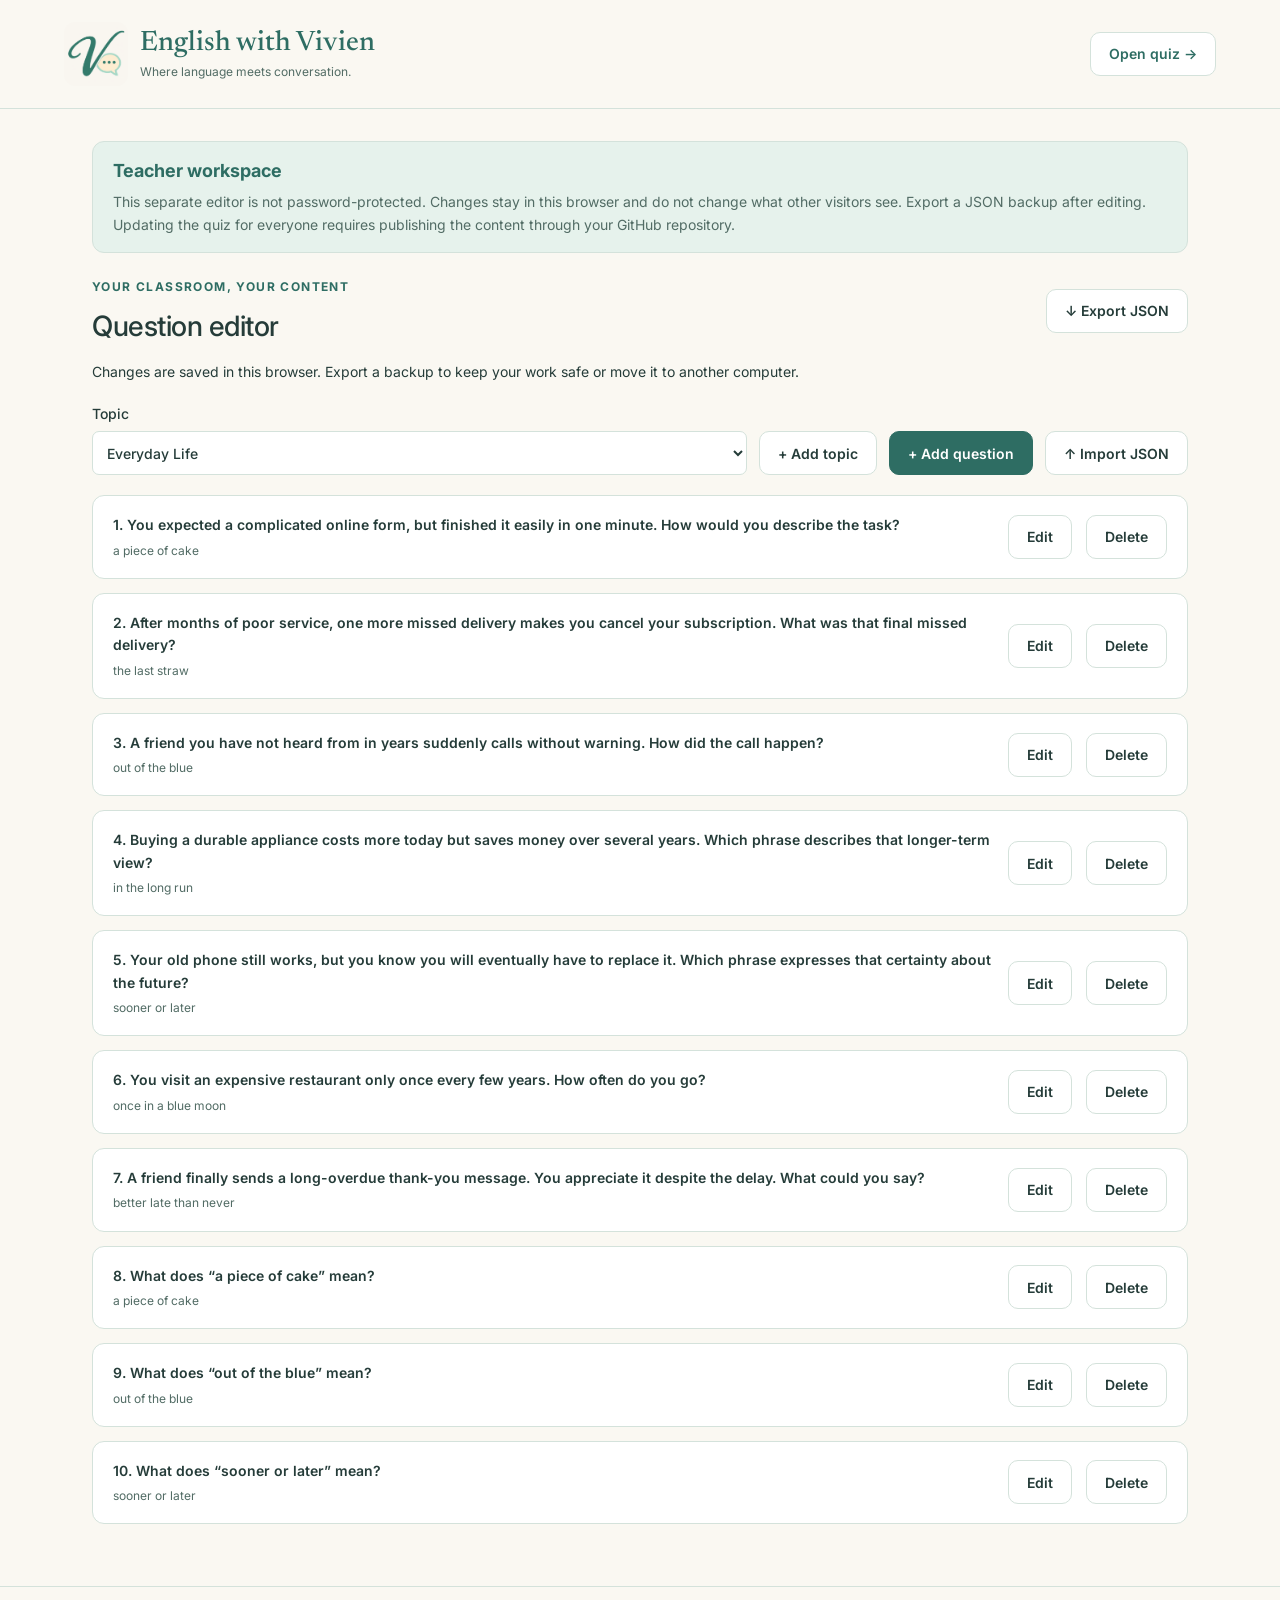
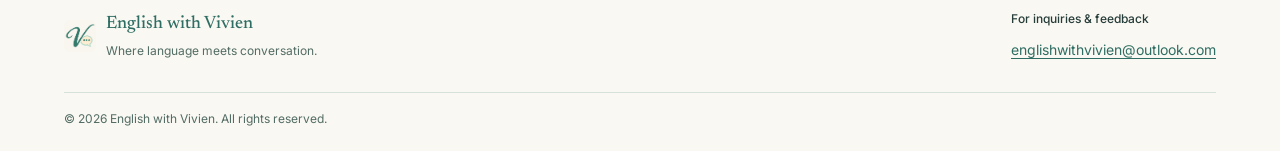
==== teacher.html @ 8d5b2783 "Rename site to English with Vivien and remove curator credit" ====
<!doctype html>
<html lang="en"><head><meta charset="utf-8"><meta name="robots" content="noindex, nofollow"><meta name="viewport" content="width=device-width, initial-scale=1"><meta name="theme-color" content="#2e6d63"><link rel="icon" type="image/png" href="assets/brand/vivien-mark.png?v=7"><link rel="apple-touch-icon" href="assets/brand/vivien-mark.png?v=7"><title>Teacher workspace · English with Vivien</title><link rel="stylesheet" href="styles.css?v=22"><script defer src="starter-data.js?v=7"></script><script defer src="more-topics.js?v=7"></script><script defer src="lesson-support.js?v=7"></script><script defer src="illustration-art.js?v=1"></script><script defer src="quiz-store.js?v=2"></script><script defer src="editor.js?v=2"></script></head>
<body>
<header><a class="brand" href="index.html" id="brand" aria-label="English with Vivien — quiz home"><img class="brand-mark" src="assets/brand/vivien-mark.png?v=7" width="64" height="64" alt=""><span class="brand-copy"><span class="brand-topline"><span class="brand-name">English with Vivien</span></span><small class="brand-tagline">Where language meets conversation.</small></span></a><nav><a class="button-link" href="index.html">Open quiz →</a></nav></header>
<main><p id="notice" role="status" hidden></p>
<aside class="teacher-note"><strong>Teacher workspace</strong><p>This separate editor is not password-protected. Changes stay in this browser and do not change what other visitors see. Export a JSON backup after editing. Updating the quiz for everyone requires publishing the content through your GitHub repository.</p></aside>
<section id="editor"><div class="section-heading"><div><p class="eyebrow">YOUR CLASSROOM, YOUR CONTENT</p><h1>Question editor</h1></div><button id="exportBtn">↓ Export JSON</button></div><p>Changes are saved in this browser. Export a backup to keep your work safe or move it to another computer.</p><div class="editor-tools"><label>Topic <select id="editorTopic"></select></label><button id="addTopic">+ Add topic</button><button id="addQuestion" class="primary">+ Add question</button><label class="file-button">↑ Import JSON<input id="importFile" type="file" accept=".json,application/json"></label></div><div id="questionList"></div></section>
</main><footer>
<div class="footer-identity"><div class="footer-brand"><img src="assets/brand/vivien-mark.png?v=7" width="32" height="32" alt=""><span class="footer-wordmark"><span class="footer-brand-line"><span class="footer-brand-name">English with Vivien</span></span><span class="footer-tagline">Where language meets conversation.</span></span></div></div>
<address class="footer-contact"><p>For inquiries &amp; feedback</p><a href="mailto:englishwithvivien@outlook.com">englishwithvivien@outlook.com</a></address>
<p class="copyright">© 2026 English with Vivien. All rights reserved.</p>
</footer>
<dialog id="questionDialog"><form id="questionForm"><div class="section-heading"><h2 id="formTitle">Add question</h2><button type="button" id="closeDialog" aria-label="Close editor">✕</button></div><label>Question<textarea name="prompt" required maxlength="1000"></textarea></label><div class="form-options"><label>Answer A<input name="option0" required maxlength="300"></label><label>Answer B<input name="option1" required maxlength="300"></label><label>Answer C<input name="option2" required maxlength="300"></label><label>Answer D<input name="option3" required maxlength="300"></label></div><label>Correct answer<select name="correct"><option value="0">A</option><option value="1">B</option><option value="2">C</option><option value="3">D</option></select></label><label>Idiom<input name="idiom" required maxlength="200"></label><label>English definition<textarea name="definition" required maxlength="1000"></textarea></label><label>Korean meaning<input name="korean" lang="ko" required maxlength="1000"></label><label>Example 1<input name="example0" required maxlength="1000"></label><label>Example 2<input name="example1" required maxlength="1000"></label><fieldset><legend>Picture clue & discussion</legend><p class="form-help">Choose a picture that matches an example situation. The three prompts appear when you reveal the explanation.</p><label>Picture clue<select name="picture" id="pictureSelect"></select></label><span class="clue-window" id="picturePreviewWindow"><img id="picturePreview" width="640" height="360" alt=""></span><label>Discussion question 1<textarea name="discussion0" required maxlength="1200"></textarea></label><label>Discussion question 2<textarea name="discussion1" required maxlength="1200"></textarea></label><label>Discussion question 3<textarea name="discussion2" required maxlength="1200"></textarea></label></fieldset><p id="formError" role="alert"></p><button class="primary" type="submit">Save question</button></form></dialog>
</body></html>
---- styles.css ----
/* Self-hosted font roles. Hangul ranges allow natural English/Korean fallback. */
@font-face{
  font-family:"Newsreader";
  src:url("assets/fonts/Newsreader-Roman.woff2") format("woff2");
  font-style:normal;font-weight:200 800;font-display:swap;
}
@font-face{
  font-family:"Inter";
  src:url("assets/fonts/Inter-Regular.woff2") format("woff2");
  font-style:normal;font-weight:400 700;font-display:swap;
}
@font-face{
  font-family:"Pretendard";
  src:url("assets/fonts/PretendardVariable.woff2") format("woff2");
  font-style:normal;font-weight:100 900;font-display:swap;
  unicode-range:U+1100-11FF,U+3130-318F,U+A960-A97F,U+AC00-D7AF,U+D7B0-D7FF,U+3000-303F,U+FF00-FFEF;
}
:root{
  --font-display:"Newsreader","Pretendard",serif;
  --font-english:"Inter","Pretendard",sans-serif;
  --font-korean:"Pretendard","Inter",sans-serif;
  --size-page:28px;
  --size-section:18px;
  --size-idiom:17px;
  --size-body:14px;
  --size-detail:14px;
  --size-secondary:12px;
  --ink:#253c39;
  --muted:#526c65;
  --paper:#faf8f2;
  --surface:#fff;
  --mint:#2e6d63;
  --mint-hover:#24584f;
  --mint-soft:#e6f2ec;
  --border:#d4e2db;
}
*{box-sizing:border-box}
body{margin:0;min-height:100vh;display:flex;flex-direction:column;background:var(--paper);color:var(--ink);font-family:var(--font-english);font-size:var(--size-body);line-height:1.6}
button,input,textarea,select{font:inherit}
button,.file-button,.button-link{display:inline-flex;align-items:center;justify-content:center;min-height:44px;border:1px solid var(--border);background:var(--surface);border-radius:10px;padding:10px 18px;color:var(--ink);font-size:var(--size-body);line-height:1.4;font-weight:600;cursor:pointer;text-align:center}
button:hover,.file-button:hover,.button-link:hover{background:var(--mint-soft);border-color:var(--mint)}
button:disabled{opacity:.4;cursor:default}
.primary{background:var(--mint);color:var(--surface);border-color:var(--mint)}
.primary:hover{background:var(--mint-hover);color:var(--surface)}
:focus-visible{outline:3px solid var(--mint);outline-offset:4px}
[hidden]{display:none!important}
p{margin:0 0 12px}
p:last-child{margin-bottom:0}
p:empty{margin:0}
h1,h2,h3{font-family:var(--font-english);margin:0;overflow-wrap:break-word;word-break:normal;text-wrap:pretty}
h1{font-size:var(--size-page);line-height:1.3;font-weight:500;letter-spacing:-.5px}
h2,h3{font-size:var(--size-section);line-height:1.4;font-weight:600}
:where([lang="ko"]){font-family:var(--font-korean);word-break:keep-all;overflow-wrap:break-word}
header{font-family:var(--font-english);display:flex;align-items:center;justify-content:space-between;gap:20px;padding:22px 5%;border-bottom:1px solid var(--border);background:var(--paper)}
a.brand{display:flex;align-items:center;gap:12px;min-width:0;color:var(--mint);text-decoration:none}
.brand-mark{display:block;width:64px;height:64px;flex:none;object-fit:contain;border-radius:12px}
.brand-copy{display:flex;flex-direction:column;gap:3px;min-width:0}
.brand-topline{display:flex;align-items:baseline;gap:14px;min-width:0}
.brand-topline .brand-name{flex:none}
.brand .brand-tagline{letter-spacing:0;line-height:1.5}
.brand-name{font-family:var(--font-display);font-style:normal;font-synthesis:none;font-optical-sizing:auto;font-size:var(--size-page);font-weight:500;line-height:1.2;white-space:nowrap}
.brand small{font-family:var(--font-english);font-size:var(--size-secondary);font-weight:400;line-height:1.5;letter-spacing:1px;color:var(--muted)}
nav{display:flex;flex-wrap:wrap;gap:8px}
nav button{background:transparent;border-color:transparent}
.button-link{color:var(--mint);text-decoration:none}
main{flex:1;width:100%;max-width:1160px;margin-inline:auto;padding:32px 32px 48px}
#home{max-width:800px;margin-inline:auto}
.hero{padding:28px 0 32px}
.eyebrow{font-size:var(--size-secondary);line-height:1.6;letter-spacing:1.4px;font-weight:700;color:var(--mint);margin:0 0 12px}
.hero h1{margin:0;font-family:var(--font-display);font-style:normal;font-synthesis:none;font-optical-sizing:auto;font-size:38px;font-weight:600;line-height:1.15;letter-spacing:0}
.learning-level{margin:8px 0 0;font-size:var(--size-secondary);font-weight:400;line-height:1.6;color:var(--muted)}
.section-heading{display:flex;align-items:center;justify-content:space-between;gap:16px;margin:16px 0}
.section-heading>div{min-width:0}
.section-heading>span{font-size:var(--size-secondary);color:var(--muted);flex:none}
.section-heading>.eyebrow{margin-bottom:8px}
.topics{display:grid;grid-template-columns:minmax(0,1fr);grid-auto-rows:1fr;gap:12px}
.topic-card{display:grid;grid-template-columns:32px minmax(0,1fr) 96px;align-items:center;gap:16px;min-height:68px;padding:10px 14px;background:var(--surface);border:1px solid var(--border);border-radius:12px}
.topic-number{display:grid;place-items:center;width:32px;height:32px;border-radius:9px;background:var(--mint-soft);color:var(--mint);font-size:var(--size-secondary);font-weight:600}
.topic-card h2{min-width:0;font-size:16px;font-weight:500;line-height:1.4;hyphens:none}
.topic-card button{width:96px;min-height:44px;margin:0;padding:6px 7px;white-space:nowrap;justify-self:end;border-radius:8px;background:transparent;color:var(--mint);border-color:var(--border);font-size:13px;font-weight:400}
.topic-card button:hover{background:var(--mint-soft);border-color:var(--mint);color:var(--mint)}
.quiz-meta{display:flex;justify-content:space-between;align-items:center;gap:16px;margin-bottom:8px;font-size:var(--size-secondary)}
.quiz-meta .eyebrow{margin:0}
#quizOrder{display:block;color:var(--muted);font-size:var(--size-secondary);margin-top:2px}
#progress{flex:none;font-size:var(--size-secondary)}
progress{display:block;width:100%;height:5px;accent-color:var(--mint);margin:0 0 20px}
.question-card{background:var(--surface);padding:24px 28px;border:1px solid var(--border);border-radius:18px;min-width:0}
.question-layout{display:grid;grid-template-columns:minmax(0,1fr) minmax(220px,320px);gap:24px;align-items:center;margin-bottom:20px}
.question-layout h1{font-size:var(--size-page);line-height:1.4;font-weight:600;letter-spacing:-.4px;margin:0}
.picture-clue{margin:0;width:100%;max-width:320px;justify-self:center}
.clue-window{display:block;position:relative;overflow:hidden;width:100%;max-width:min(100%,calc(var(--clue-max-height,180px) * var(--clue-ratio,1.5)));aspect-ratio:var(--clue-ratio,1.5);margin-inline:auto;border-radius:12px}
.clue-window img{position:absolute;left:var(--clue-left,0%);top:var(--clue-top,0%);width:var(--clue-width,100%);height:var(--clue-height,100%);max-width:none;max-height:none;aspect-ratio:auto;object-fit:fill;border-radius:0;margin:0}
.answers{display:grid;grid-template-columns:repeat(2,minmax(0,1fr));gap:16px}
.answer{display:grid;grid-template-columns:30px minmax(0,1fr) auto;align-items:center;gap:12px;width:100%;min-height:56px;padding:12px 16px;border:2px solid var(--border);border-radius:12px;font-size:var(--size-body);line-height:1.6;font-weight:400;text-align:left}
.answer>span:nth-child(2){min-width:0;overflow-wrap:break-word;word-break:normal;text-wrap:pretty}
.letter{display:grid;place-items:center;min-width:30px;height:30px;padding:0 6px;font-size:var(--size-body);font-weight:600;background:var(--mint-soft);border-radius:8px;color:var(--mint)}
.answer:hover{background:var(--mint-soft);border-color:var(--mint)}
.answer.correct,.answer.correct:hover{border-color:#477760;background:#edf6ee}
.answer.correct .letter{background:#477760;color:white}
.answer.wrong,.answer.wrong:hover{border-color:#ab3f49;background:#fff0f0}
.answer.wrong .letter{background:#ab3f49;color:white}
.correct-tag,.wrong-tag{font-size:var(--size-secondary);font-weight:700;justify-self:end}
.correct-tag{color:#30533e}.wrong-tag{color:#8c2530}
.explanation{margin-top:20px;border-top:1px solid var(--border);padding-top:16px;font-size:var(--size-detail)}
.explanation .eyebrow{margin-bottom:8px}
#idiom{font-size:var(--size-idiom);font-weight:600;line-height:1.4;margin-bottom:10px}
#definition,#korean,#examples p{font-size:var(--size-body);line-height:1.6;max-width:72ch;overflow-wrap:break-word;text-wrap:pretty}
#definition,#korean{margin:0 0 10px}
#examples{margin-top:14px}
#examples p{margin:0 0 10px}
#examples p:last-child{margin-bottom:0}
.discussion{border-top:1px solid var(--border);margin-top:20px;padding-top:14px}
.discussion h3{font-size:var(--size-section);margin:0 0 8px}
.discussion>p{color:var(--muted);font-size:var(--size-secondary);max-width:72ch}
.discussion ol{max-width:74ch;margin:12px 0 0;padding-left:22px}
.discussion li{font-size:var(--size-detail);line-height:1.6;padding-left:3px;margin:0 0 12px;overflow-wrap:break-word;text-wrap:pretty}
.discussion li:last-child{margin-bottom:0}
.controls{display:grid;grid-template-columns:repeat(3,minmax(0,1fr));gap:14px;margin-top:16px}
.controls button{font-size:var(--size-body);min-width:0;min-height:44px}
.quiz-bottom{display:flex;justify-content:space-between;align-items:center;gap:12px;margin-top:12px}
.quiz-bottom button{font-size:var(--size-secondary);background:transparent;min-height:44px}
.completion{text-align:center;max-width:700px;margin:48px auto}
.completion h1{margin:8px 0 12px}
.completion>p:not(.eyebrow){max-width:60ch;margin:0 auto 16px;font-size:var(--size-detail)}
.completion button{margin:6px}
.completion-icon{font-size:48px;line-height:1.2;color:var(--mint)}
.teacher-note{padding:16px 20px;border:1px solid var(--border);border-radius:12px;background:var(--mint-soft);margin-bottom:24px}
.teacher-note strong{display:block;color:var(--mint);font-size:var(--size-section);line-height:1.4}
.teacher-note p{margin:8px 0 0;font-size:var(--size-detail);color:var(--muted);overflow-wrap:break-word}
#editor>p{font-size:var(--size-detail)}
.editor-tools{display:flex;align-items:end;gap:12px;flex-wrap:wrap;margin:20px 0}
.editor-tools>label:first-child{flex:1 1 220px;min-width:0}
.editor-tools label{margin:0}
.editor-row{display:flex;align-items:center;gap:14px;background:var(--surface);border:1px solid var(--border);border-radius:12px;padding:18px 20px;margin-bottom:14px;min-width:0}
.editor-row>div{flex:1;min-width:0;overflow-wrap:break-word}
.editor-row strong{font-size:var(--size-body);font-weight:600}
.editor-row p{margin:4px 0 0;color:var(--muted);font-size:var(--size-secondary)}
.editor-row button{flex:none;font-size:var(--size-body);min-height:44px}
.file-button input{display:none}
label{display:block;font-weight:500;margin:14px 0;font-size:var(--size-body)}
input,select,textarea{display:block;width:100%;min-width:0;min-height:44px;padding:10px;border:1px solid var(--border);border-radius:7px;background:var(--surface);color:var(--ink);margin-top:6px;line-height:1.6}
textarea{resize:vertical;min-height:88px}
dialog{width:min(720px,94vw);max-height:90vh;max-height:90dvh;border:1px solid var(--border);border-radius:18px;padding:24px;color:var(--ink);background:var(--paper)}
dialog::backdrop{background:#253c3988}
dialog .section-heading{margin:0 0 16px;align-items:start}
#closeDialog{width:44px;flex:none;padding:8px}
.form-options{display:grid;grid-template-columns:repeat(2,minmax(0,1fr));gap:0 16px}
fieldset{border:1px solid var(--border);border-radius:10px;margin:20px 0 16px;padding:14px;min-width:0}
legend{font-size:var(--size-body);font-weight:600}
.form-help{font-size:var(--size-detail);color:var(--muted)}
#formError{font-size:var(--size-detail);color:#a32332;overflow-wrap:break-word}
#picturePreviewWindow{--clue-max-height:170px;max-width:min(100%,calc(var(--clue-max-height) * var(--clue-ratio,1.5)));margin:12px auto}
#pictureSelect{max-width:100%}
#notice{background:var(--mint-soft);padding:12px 16px;border:1px solid var(--border);border-radius:10px;font-size:var(--size-detail);margin-bottom:16px;overflow-wrap:break-word}
footer{display:grid;grid-template-columns:minmax(0,1fr) auto;align-items:last baseline;gap:20px 28px;border-top:1px solid var(--border);padding:22px 5%;color:var(--muted);font-size:var(--size-secondary)}
.footer-brand{display:flex;align-items:center;gap:10px;color:var(--mint);font-family:var(--font-english)}
.footer-brand img{display:block;flex:none;border-radius:6px;object-fit:contain}
.footer-wordmark{display:flex;flex-direction:column;gap:2px;min-width:0}
.footer-brand-name{font-family:var(--font-display);font-style:normal;font-synthesis:none;font-optical-sizing:auto;font-size:var(--size-section);font-weight:500;line-height:1.4}
.footer-brand-line{display:flex;align-items:baseline;gap:12px;min-width:0}
.footer-brand-name{white-space:nowrap;flex:none}
.footer-tagline{margin:2px 0 0;font-family:var(--font-english);font-size:var(--size-secondary);color:var(--muted)}
.footer-contact{min-width:0;font-style:normal;font-size:var(--size-secondary)}
.footer-contact p{margin:0;color:var(--ink);font-weight:500}
.footer-contact a{display:inline-flex;align-items:center;min-height:44px;color:var(--mint);font-size:var(--size-body);text-decoration-thickness:1px;text-underline-offset:3px;overflow-wrap:anywhere;max-width:100%}
.copyright{grid-column:1/-1;margin:0;border-top:1px solid var(--border);padding-top:16px;font-size:var(--size-secondary);color:var(--muted)}
@media(max-width:750px){
  :root{--size-page:23px;--size-section:17px;--size-idiom:16px;--size-detail:13px}
  body{line-height:1.6}
  header{flex-wrap:wrap;gap:12px;padding:12px 16px}
  a.brand{gap:10px}
  .brand-topline{gap:10px}
  .brand-mark{width:48px;height:48px}
  .brand .brand-tagline{font-size:11px;letter-spacing:0}
  main{padding:16px 16px 32px}
  .hero{padding:16px 0 24px}
  .hero h1{font-size:29px}
  h2,h3{font-weight:500}
  .eyebrow{letter-spacing:1px;margin-bottom:10px}
  .section-heading{gap:12px;margin:12px 0 16px}
  .topics{gap:12px}
  .topic-card{grid-template-columns:16px minmax(0,1fr) 88px;gap:10px;min-height:68px;padding:10px 14px}
  .topic-number{width:16px;height:24px;border-radius:0;background:transparent;color:var(--muted);font-weight:400}
  .topic-card h2{font-size:16px}
  .topic-card button{width:88px;height:44px}
  .quiz-meta{gap:12px;margin-bottom:8px;align-items:start}
  progress{margin-bottom:16px}
  .question-card{padding:16px}
  .question-layout{grid-template-columns:minmax(0,1fr);gap:12px;margin-bottom:16px}
  .picture-clue{max-width:280px}
  .picture-clue .clue-window{--clue-max-height:158px}
  .answers{grid-template-columns:minmax(0,1fr);gap:12px}
  .answer{grid-template-columns:30px minmax(0,1fr);column-gap:10px;row-gap:4px;padding:10px 12px;min-height:52px}
  .correct-tag,.wrong-tag{grid-column:2;justify-self:start}
  .explanation{margin-top:16px;padding-top:14px}
  .discussion{margin-top:16px;padding-top:14px}
  .controls{grid-template-columns:repeat(2,minmax(0,1fr));gap:12px;margin-top:16px}
  #reveal{grid-column:1/-1;grid-row:1}
  #prev{grid-column:1;grid-row:2}
  #next{grid-column:2;grid-row:2}
  .quiz-bottom{margin-top:8px}
  .completion{margin:28px auto}
  .completion-icon{font-size:40px}
  .teacher-note{padding:16px;margin-bottom:20px}
  .editor-tools{display:grid;grid-template-columns:repeat(2,minmax(0,1fr));gap:12px;margin:16px 0}
  .editor-tools>label:first-child,.editor-tools>.file-button{grid-column:1/-1}
  .editor-tools>.file-button{justify-content:center}
  .editor-row{display:grid;grid-template-columns:repeat(2,minmax(0,1fr));gap:12px;padding:16px;margin-bottom:14px}
  .editor-row>div{grid-column:1/-1}
  .editor-row button{width:100%}
  input,select,textarea{font-size:16px}
  dialog{padding:16px}
  .form-options{grid-template-columns:minmax(0,1fr)}
  fieldset{padding:12px}
  #picturePreviewWindow{--clue-max-height:144px}
  footer{grid-template-columns:minmax(0,1fr);align-items:start;gap:16px;padding:24px 16px 20px}
}
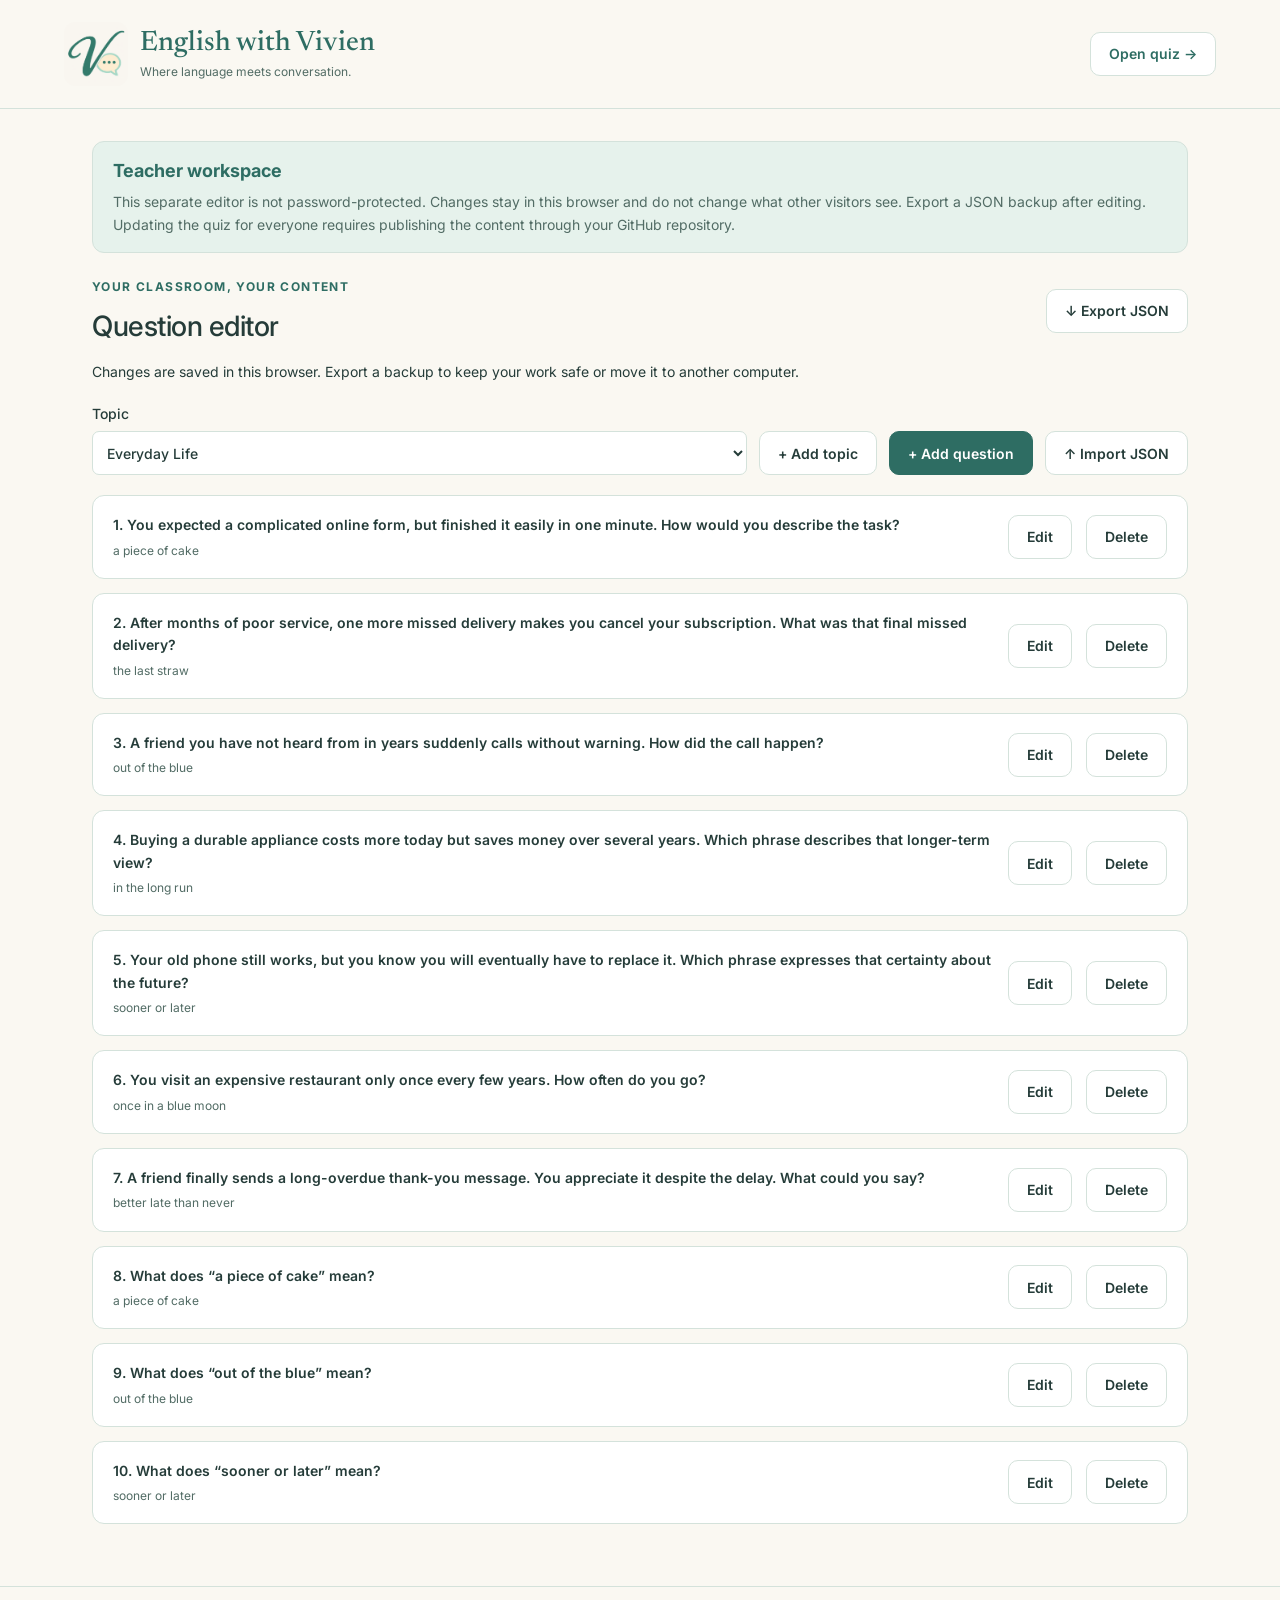
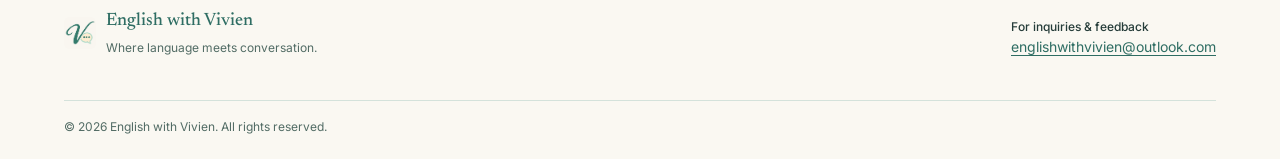
==== commit a72005c5: "Tighten footer contact spacing while preserving tagline alignment" ====
--- a/teacher.html
+++ b/teacher.html
@@ -1,5 +1,5 @@
 <!doctype html>
-<html lang="en"><head><meta charset="utf-8"><meta name="robots" content="noindex, nofollow"><meta name="viewport" content="width=device-width, initial-scale=1"><meta name="theme-color" content="#2e6d63"><link rel="icon" type="image/png" href="assets/brand/vivien-mark.png?v=7"><link rel="apple-touch-icon" href="assets/brand/vivien-mark.png?v=7"><title>Teacher workspace · English with Vivien</title><link rel="stylesheet" href="styles.css?v=22"><script defer src="starter-data.js?v=7"></script><script defer src="more-topics.js?v=7"></script><script defer src="lesson-support.js?v=7"></script><script defer src="illustration-art.js?v=1"></script><script defer src="quiz-store.js?v=2"></script><script defer src="editor.js?v=2"></script></head>
+<html lang="en"><head><meta charset="utf-8"><meta name="robots" content="noindex, nofollow"><meta name="viewport" content="width=device-width, initial-scale=1"><meta name="theme-color" content="#2e6d63"><link rel="icon" type="image/png" href="assets/brand/vivien-mark.png?v=7"><link rel="apple-touch-icon" href="assets/brand/vivien-mark.png?v=7"><title>Teacher workspace · English with Vivien</title><link rel="stylesheet" href="styles.css?v=23"><script defer src="starter-data.js?v=7"></script><script defer src="more-topics.js?v=7"></script><script defer src="lesson-support.js?v=7"></script><script defer src="illustration-art.js?v=1"></script><script defer src="quiz-store.js?v=2"></script><script defer src="editor.js?v=2"></script></head>
 <body>
 <header><a class="brand" href="index.html" id="brand" aria-label="English with Vivien — quiz home"><img class="brand-mark" src="assets/brand/vivien-mark.png?v=7" width="64" height="64" alt=""><span class="brand-copy"><span class="brand-topline"><span class="brand-name">English with Vivien</span></span><small class="brand-tagline">Where language meets conversation.</small></span></a><nav><a class="button-link" href="index.html">Open quiz →</a></nav></header>
 <main><p id="notice" role="status" hidden></p>
--- a/styles.css
+++ b/styles.css
@@ -162,7 +162,7 @@
 .footer-tagline{margin:2px 0 0;font-family:var(--font-english);font-size:var(--size-secondary);color:var(--muted)}
 .footer-contact{min-width:0;font-style:normal;font-size:var(--size-secondary)}
 .footer-contact p{margin:0;color:var(--ink);font-weight:500}
-.footer-contact a{display:inline-flex;align-items:center;min-height:44px;color:var(--mint);font-size:var(--size-body);text-decoration-thickness:1px;text-underline-offset:3px;overflow-wrap:anywhere;max-width:100%}
+.footer-contact a{display:inline-flex;align-items:flex-start;min-height:44px;color:var(--mint);font-size:var(--size-body);text-decoration-thickness:1px;text-underline-offset:3px;overflow-wrap:anywhere;max-width:100%}
 .copyright{grid-column:1/-1;margin:0;border-top:1px solid var(--border);padding-top:16px;font-size:var(--size-secondary);color:var(--muted)}
 @media(max-width:750px){
   :root{--size-page:23px;--size-section:17px;--size-idiom:16px;--size-detail:13px}
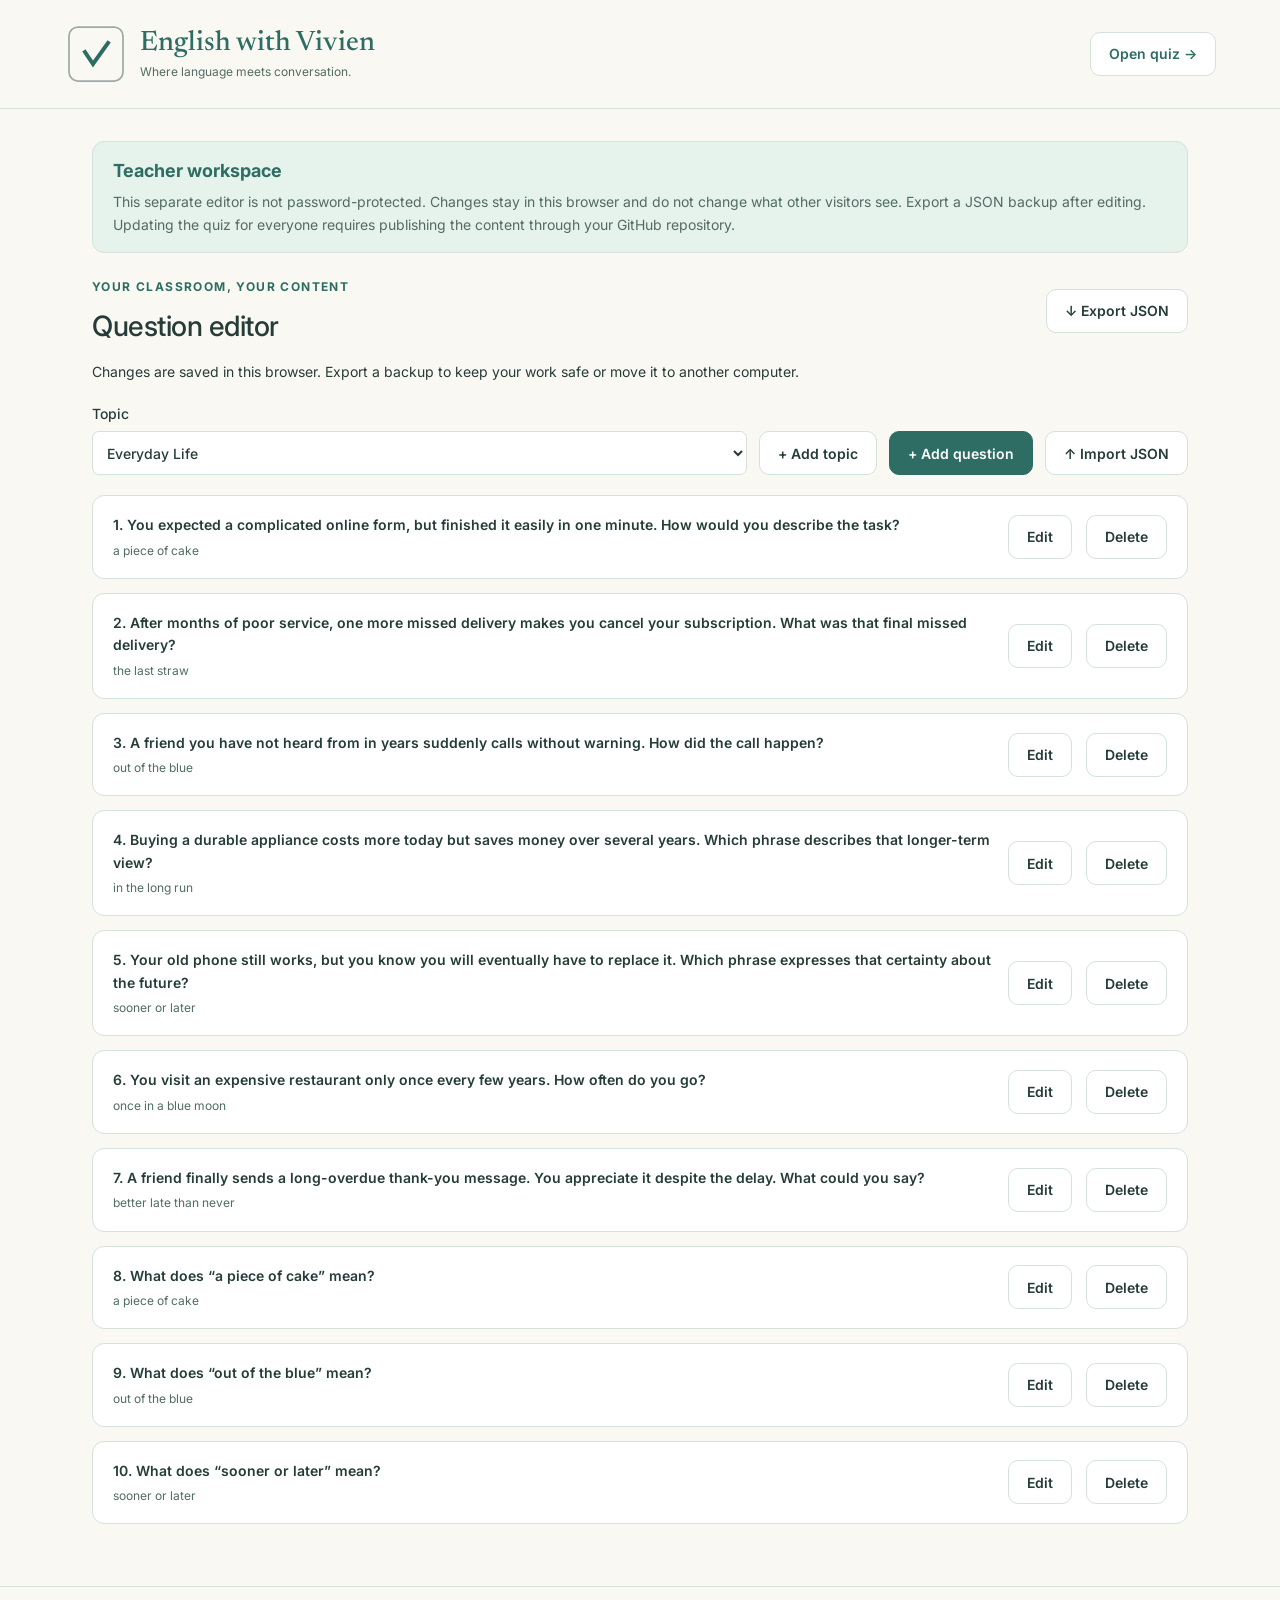
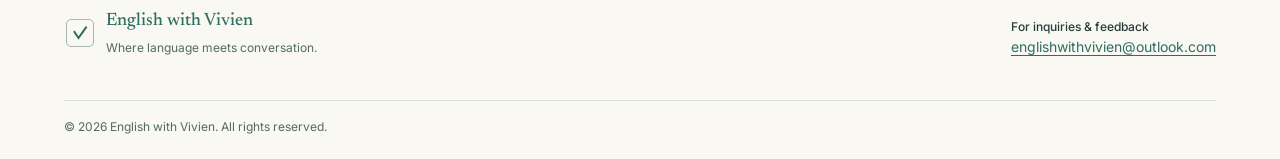
==== commit 7b9c8fe1: "Replace website logo with geometric Outline V and matching icons" ====
--- a/teacher.html
+++ b/teacher.html
@@ -1,12 +1,12 @@
 <!doctype html>
-<html lang="en"><head><meta charset="utf-8"><meta name="robots" content="noindex, nofollow"><meta name="viewport" content="width=device-width, initial-scale=1"><meta name="theme-color" content="#2e6d63"><link rel="icon" type="image/png" href="assets/brand/vivien-mark.png?v=7"><link rel="apple-touch-icon" href="assets/brand/vivien-mark.png?v=7"><title>Teacher workspace · English with Vivien</title><link rel="stylesheet" href="styles.css?v=23"><script defer src="starter-data.js?v=7"></script><script defer src="more-topics.js?v=7"></script><script defer src="lesson-support.js?v=7"></script><script defer src="illustration-art.js?v=1"></script><script defer src="quiz-store.js?v=2"></script><script defer src="editor.js?v=2"></script></head>
+<html lang="en"><head><meta charset="utf-8"><meta name="robots" content="noindex, nofollow"><meta name="viewport" content="width=device-width, initial-scale=1"><meta name="theme-color" content="#2e6d63"><link rel="icon" type="image/x-icon" sizes="32x32" href="assets/brand/favicon.ico?v=1"><link rel="icon" type="image/svg+xml" sizes="any" href="assets/brand/favicon.svg?v=1"><link rel="apple-touch-icon" sizes="180x180" href="assets/brand/apple-touch-icon.png?v=1"><title>Teacher workspace · English with Vivien</title><link rel="stylesheet" href="styles.css?v=24"><script defer src="starter-data.js?v=7"></script><script defer src="more-topics.js?v=7"></script><script defer src="lesson-support.js?v=7"></script><script defer src="illustration-art.js?v=1"></script><script defer src="quiz-store.js?v=2"></script><script defer src="editor.js?v=2"></script></head>
 <body>
-<header><a class="brand" href="index.html" id="brand" aria-label="English with Vivien — quiz home"><img class="brand-mark" src="assets/brand/vivien-mark.png?v=7" width="64" height="64" alt=""><span class="brand-copy"><span class="brand-topline"><span class="brand-name">English with Vivien</span></span><small class="brand-tagline">Where language meets conversation.</small></span></a><nav><a class="button-link" href="index.html">Open quiz →</a></nav></header>
+<header><a class="brand" href="index.html" id="brand" aria-label="English with Vivien — quiz home"><img class="brand-mark" src="assets/brand/outline-v.svg?v=1" width="64" height="64" alt=""><span class="brand-copy"><span class="brand-topline"><span class="brand-name">English with Vivien</span></span><small class="brand-tagline">Where language meets conversation.</small></span></a><nav><a class="button-link" href="index.html">Open quiz →</a></nav></header>
 <main><p id="notice" role="status" hidden></p>
 <aside class="teacher-note"><strong>Teacher workspace</strong><p>This separate editor is not password-protected. Changes stay in this browser and do not change what other visitors see. Export a JSON backup after editing. Updating the quiz for everyone requires publishing the content through your GitHub repository.</p></aside>
 <section id="editor"><div class="section-heading"><div><p class="eyebrow">YOUR CLASSROOM, YOUR CONTENT</p><h1>Question editor</h1></div><button id="exportBtn">↓ Export JSON</button></div><p>Changes are saved in this browser. Export a backup to keep your work safe or move it to another computer.</p><div class="editor-tools"><label>Topic <select id="editorTopic"></select></label><button id="addTopic">+ Add topic</button><button id="addQuestion" class="primary">+ Add question</button><label class="file-button">↑ Import JSON<input id="importFile" type="file" accept=".json,application/json"></label></div><div id="questionList"></div></section>
 </main><footer>
-<div class="footer-identity"><div class="footer-brand"><img src="assets/brand/vivien-mark.png?v=7" width="32" height="32" alt=""><span class="footer-wordmark"><span class="footer-brand-line"><span class="footer-brand-name">English with Vivien</span></span><span class="footer-tagline">Where language meets conversation.</span></span></div></div>
+<div class="footer-identity"><div class="footer-brand"><img src="assets/brand/outline-v.svg?v=1" width="32" height="32" alt=""><span class="footer-wordmark"><span class="footer-brand-line"><span class="footer-brand-name">English with Vivien</span></span><span class="footer-tagline">Where language meets conversation.</span></span></div></div>
 <address class="footer-contact"><p>For inquiries &amp; feedback</p><a href="mailto:englishwithvivien@outlook.com">englishwithvivien@outlook.com</a></address>
 <p class="copyright">© 2026 English with Vivien. All rights reserved.</p>
 </footer>
--- a/styles.css
+++ b/styles.css
@@ -111,7 +111,7 @@
 #examples p:last-child{margin-bottom:0}
 .discussion{border-top:1px solid var(--border);margin-top:20px;padding-top:14px}
 .discussion h3{font-size:var(--size-section);margin:0 0 8px}
-.discussion>p{color:var(--muted);font-size:var(--size-secondary);max-width:72ch}
+.discussion>p{color:var(--muted);font-size:var(--size-secondary);max-width:100%}
 .discussion ol{max-width:74ch;margin:12px 0 0;padding-left:22px}
 .discussion li{font-size:var(--size-detail);line-height:1.6;padding-left:3px;margin:0 0 12px;overflow-wrap:break-word;text-wrap:pretty}
 .discussion li:last-child{margin-bottom:0}
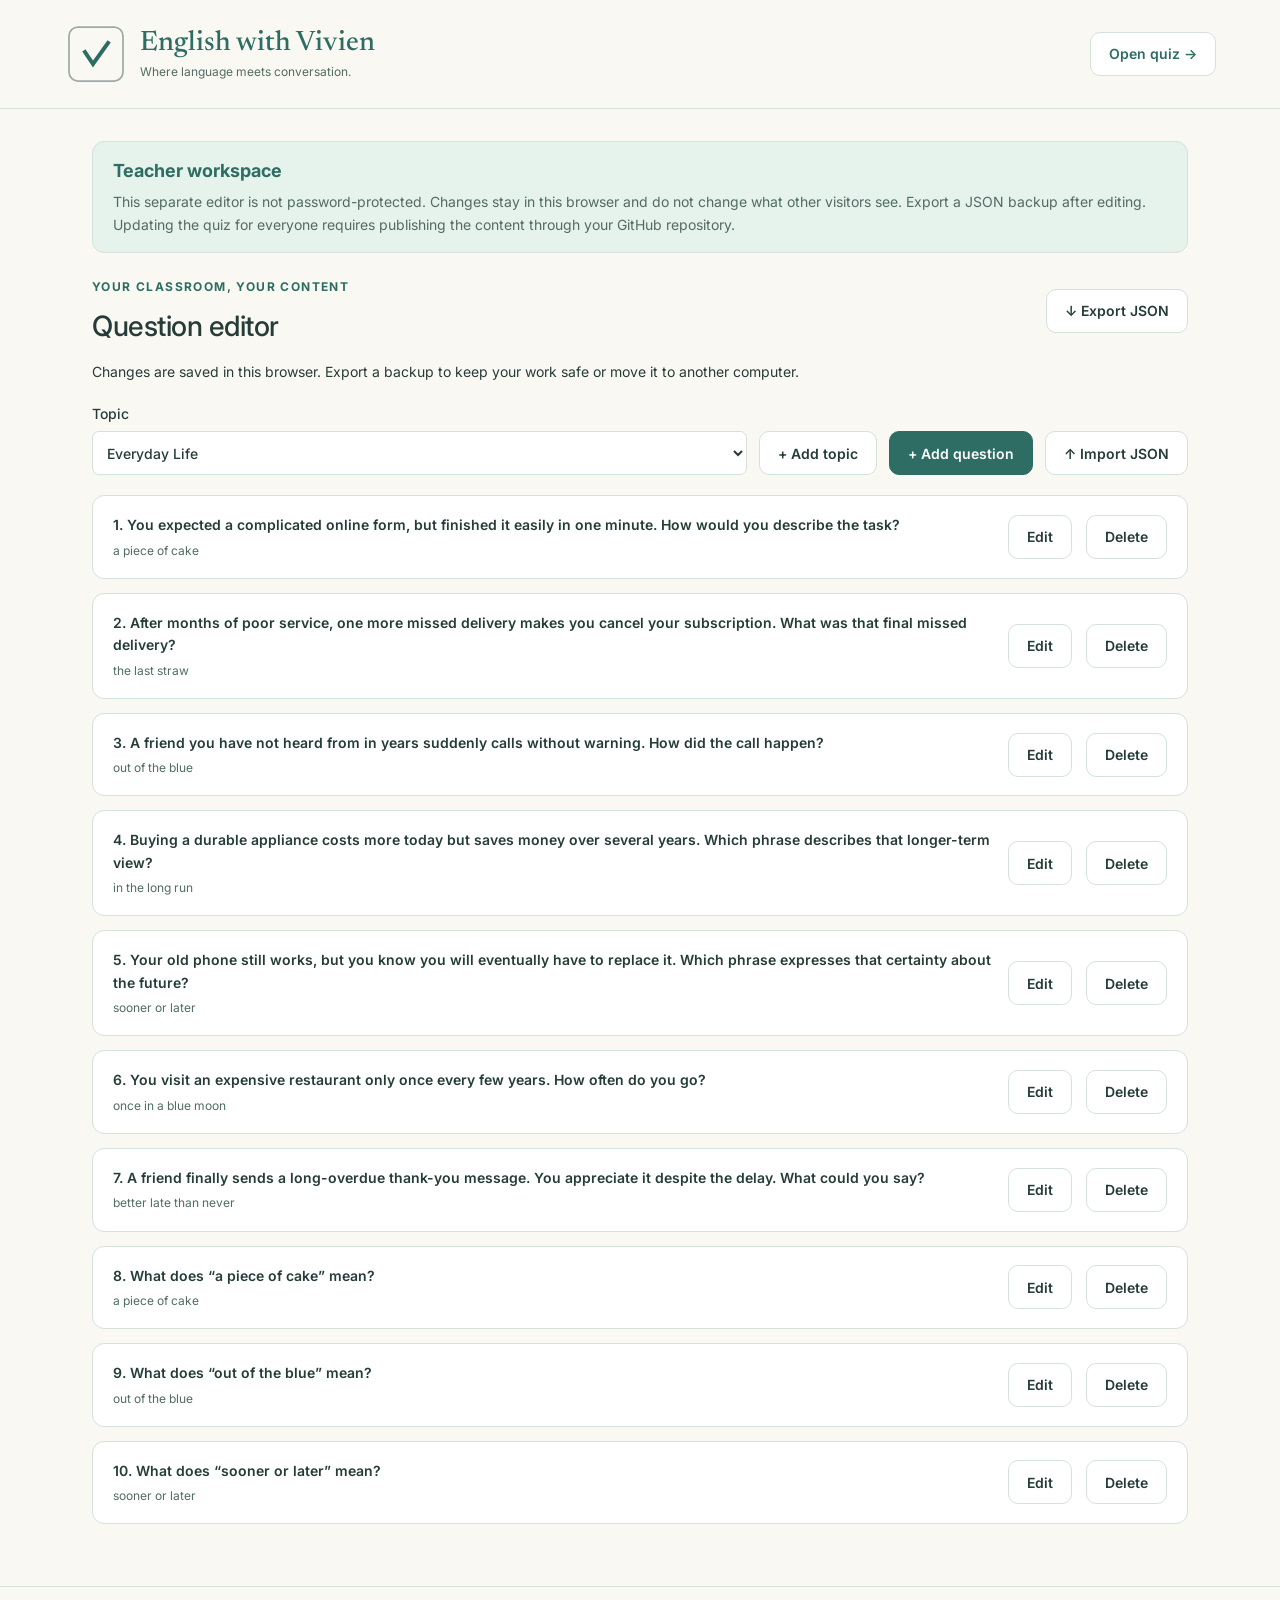
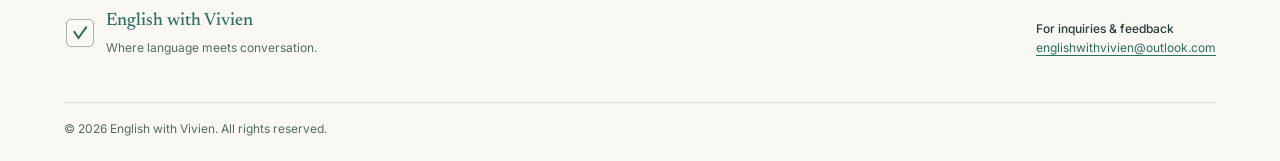
==== commit 179c830e: "Refine completion text and footer typography and remove shuffle label" ====
--- a/teacher.html
+++ b/teacher.html
@@ -1,5 +1,5 @@
 <!doctype html>
-<html lang="en"><head><meta charset="utf-8"><meta name="robots" content="noindex, nofollow"><meta name="viewport" content="width=device-width, initial-scale=1"><meta name="theme-color" content="#2e6d63"><link rel="icon" type="image/x-icon" sizes="32x32" href="assets/brand/favicon.ico?v=1"><link rel="icon" type="image/svg+xml" sizes="any" href="assets/brand/favicon.svg?v=1"><link rel="apple-touch-icon" sizes="180x180" href="assets/brand/apple-touch-icon.png?v=1"><title>Teacher workspace · English with Vivien</title><link rel="stylesheet" href="styles.css?v=24"><script defer src="starter-data.js?v=7"></script><script defer src="more-topics.js?v=7"></script><script defer src="lesson-support.js?v=7"></script><script defer src="illustration-art.js?v=1"></script><script defer src="quiz-store.js?v=2"></script><script defer src="editor.js?v=2"></script></head>
+<html lang="en"><head><meta charset="utf-8"><meta name="robots" content="noindex, nofollow"><meta name="viewport" content="width=device-width, initial-scale=1"><meta name="theme-color" content="#2e6d63"><link rel="icon" type="image/x-icon" sizes="32x32" href="assets/brand/favicon.ico?v=1"><link rel="icon" type="image/svg+xml" sizes="any" href="assets/brand/favicon.svg?v=1"><link rel="apple-touch-icon" sizes="180x180" href="assets/brand/apple-touch-icon.png?v=1"><title>Teacher workspace · English with Vivien</title><link rel="stylesheet" href="styles.css?v=25"><script defer src="starter-data.js?v=7"></script><script defer src="more-topics.js?v=7"></script><script defer src="lesson-support.js?v=7"></script><script defer src="illustration-art.js?v=1"></script><script defer src="quiz-store.js?v=2"></script><script defer src="editor.js?v=2"></script></head>
 <body>
 <header><a class="brand" href="index.html" id="brand" aria-label="English with Vivien — quiz home"><img class="brand-mark" src="assets/brand/outline-v.svg?v=1" width="64" height="64" alt=""><span class="brand-copy"><span class="brand-topline"><span class="brand-name">English with Vivien</span></span><small class="brand-tagline">Where language meets conversation.</small></span></a><nav><a class="button-link" href="index.html">Open quiz →</a></nav></header>
 <main><p id="notice" role="status" hidden></p>
--- a/styles.css
+++ b/styles.css
@@ -81,7 +81,6 @@
 .topic-card button:hover{background:var(--mint-soft);border-color:var(--mint);color:var(--mint)}
 .quiz-meta{display:flex;justify-content:space-between;align-items:center;gap:16px;margin-bottom:8px;font-size:var(--size-secondary)}
 .quiz-meta .eyebrow{margin:0}
-#quizOrder{display:block;color:var(--muted);font-size:var(--size-secondary);margin-top:2px}
 #progress{flex:none;font-size:var(--size-secondary)}
 progress{display:block;width:100%;height:5px;accent-color:var(--mint);margin:0 0 20px}
 .question-card{background:var(--surface);padding:24px 28px;border:1px solid var(--border);border-radius:18px;min-width:0}
@@ -162,7 +161,7 @@
 .footer-tagline{margin:2px 0 0;font-family:var(--font-english);font-size:var(--size-secondary);color:var(--muted)}
 .footer-contact{min-width:0;font-style:normal;font-size:var(--size-secondary)}
 .footer-contact p{margin:0;color:var(--ink);font-weight:500}
-.footer-contact a{display:inline-flex;align-items:flex-start;min-height:44px;color:var(--mint);font-size:var(--size-body);text-decoration-thickness:1px;text-underline-offset:3px;overflow-wrap:anywhere;max-width:100%}
+.footer-contact a{display:inline-flex;align-items:flex-start;min-height:44px;color:var(--mint);font-size:var(--size-secondary);text-decoration-thickness:1px;text-underline-offset:3px;overflow-wrap:anywhere;max-width:100%}
 .copyright{grid-column:1/-1;margin:0;border-top:1px solid var(--border);padding-top:16px;font-size:var(--size-secondary);color:var(--muted)}
 @media(max-width:750px){
   :root{--size-page:23px;--size-section:17px;--size-idiom:16px;--size-detail:13px}
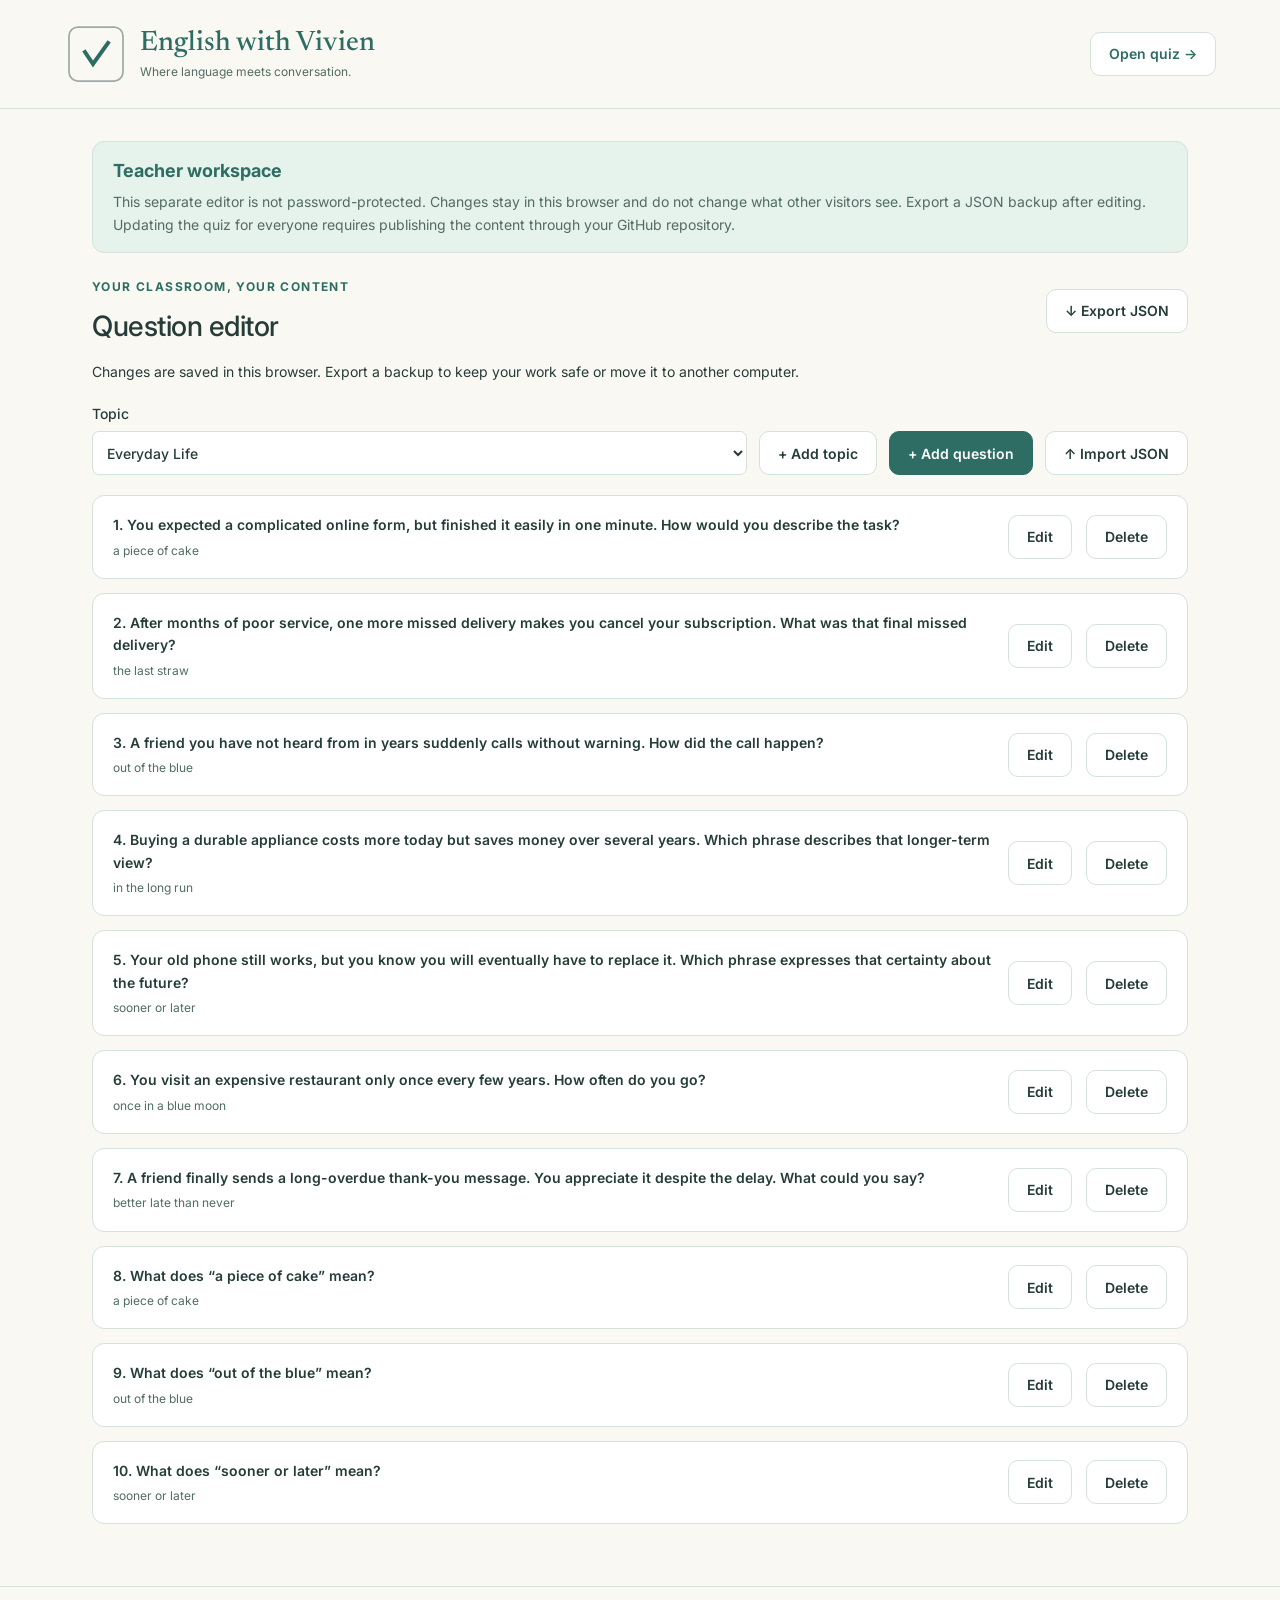
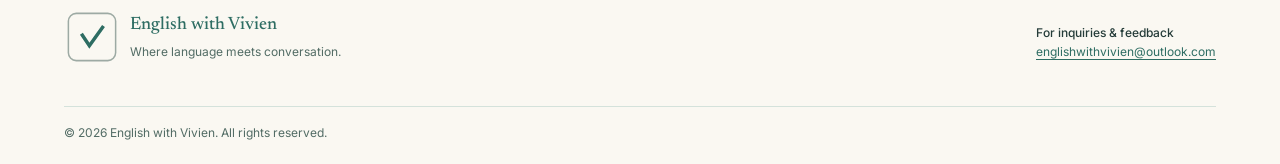
==== commit 2daee243: "Align footer logo frame with the two-line brand text" ====
--- a/teacher.html
+++ b/teacher.html
@@ -1,12 +1,12 @@
 <!doctype html>
-<html lang="en"><head><meta charset="utf-8"><meta name="robots" content="noindex, nofollow"><meta name="viewport" content="width=device-width, initial-scale=1"><meta name="theme-color" content="#2e6d63"><link rel="icon" type="image/x-icon" sizes="32x32" href="assets/brand/favicon.ico?v=1"><link rel="icon" type="image/svg+xml" sizes="any" href="assets/brand/favicon.svg?v=1"><link rel="apple-touch-icon" sizes="180x180" href="assets/brand/apple-touch-icon.png?v=1"><title>Teacher workspace · English with Vivien</title><link rel="stylesheet" href="styles.css?v=25"><script defer src="starter-data.js?v=7"></script><script defer src="more-topics.js?v=7"></script><script defer src="lesson-support.js?v=7"></script><script defer src="illustration-art.js?v=1"></script><script defer src="quiz-store.js?v=2"></script><script defer src="editor.js?v=2"></script></head>
+<html lang="en"><head><meta charset="utf-8"><meta name="robots" content="noindex, nofollow"><meta name="viewport" content="width=device-width, initial-scale=1"><meta name="theme-color" content="#2e6d63"><link rel="icon" type="image/x-icon" sizes="32x32" href="assets/brand/favicon.ico?v=1"><link rel="icon" type="image/svg+xml" sizes="any" href="assets/brand/favicon.svg?v=1"><link rel="apple-touch-icon" sizes="180x180" href="assets/brand/apple-touch-icon.png?v=1"><title>Teacher workspace · English with Vivien</title><link rel="stylesheet" href="styles.css?v=26"><script defer src="starter-data.js?v=7"></script><script defer src="more-topics.js?v=7"></script><script defer src="lesson-support.js?v=7"></script><script defer src="illustration-art.js?v=1"></script><script defer src="quiz-store.js?v=2"></script><script defer src="editor.js?v=2"></script></head>
 <body>
 <header><a class="brand" href="index.html" id="brand" aria-label="English with Vivien — quiz home"><img class="brand-mark" src="assets/brand/outline-v.svg?v=1" width="64" height="64" alt=""><span class="brand-copy"><span class="brand-topline"><span class="brand-name">English with Vivien</span></span><small class="brand-tagline">Where language meets conversation.</small></span></a><nav><a class="button-link" href="index.html">Open quiz →</a></nav></header>
 <main><p id="notice" role="status" hidden></p>
 <aside class="teacher-note"><strong>Teacher workspace</strong><p>This separate editor is not password-protected. Changes stay in this browser and do not change what other visitors see. Export a JSON backup after editing. Updating the quiz for everyone requires publishing the content through your GitHub repository.</p></aside>
 <section id="editor"><div class="section-heading"><div><p class="eyebrow">YOUR CLASSROOM, YOUR CONTENT</p><h1>Question editor</h1></div><button id="exportBtn">↓ Export JSON</button></div><p>Changes are saved in this browser. Export a backup to keep your work safe or move it to another computer.</p><div class="editor-tools"><label>Topic <select id="editorTopic"></select></label><button id="addTopic">+ Add topic</button><button id="addQuestion" class="primary">+ Add question</button><label class="file-button">↑ Import JSON<input id="importFile" type="file" accept=".json,application/json"></label></div><div id="questionList"></div></section>
 </main><footer>
-<div class="footer-identity"><div class="footer-brand"><img src="assets/brand/outline-v.svg?v=1" width="32" height="32" alt=""><span class="footer-wordmark"><span class="footer-brand-line"><span class="footer-brand-name">English with Vivien</span></span><span class="footer-tagline">Where language meets conversation.</span></span></div></div>
+<div class="footer-identity"><div class="footer-brand"><img src="assets/brand/outline-v.svg?v=1" width="56" height="56" alt=""><span class="footer-wordmark"><span class="footer-brand-line"><span class="footer-brand-name">English with Vivien</span></span><span class="footer-tagline">Where language meets conversation.</span></span></div></div>
 <address class="footer-contact"><p>For inquiries &amp; feedback</p><a href="mailto:englishwithvivien@outlook.com">englishwithvivien@outlook.com</a></address>
 <p class="copyright">© 2026 English with Vivien. All rights reserved.</p>
 </footer>
--- a/styles.css
+++ b/styles.css
@@ -153,7 +153,7 @@
 #notice{background:var(--mint-soft);padding:12px 16px;border:1px solid var(--border);border-radius:10px;font-size:var(--size-detail);margin-bottom:16px;overflow-wrap:break-word}
 footer{display:grid;grid-template-columns:minmax(0,1fr) auto;align-items:last baseline;gap:20px 28px;border-top:1px solid var(--border);padding:22px 5%;color:var(--muted);font-size:var(--size-secondary)}
 .footer-brand{display:flex;align-items:center;gap:10px;color:var(--mint);font-family:var(--font-english)}
-.footer-brand img{display:block;flex:none;border-radius:6px;object-fit:contain}
+.footer-brand img{display:block;width:56px;height:56px;flex:none;border-radius:6px;object-fit:contain}
 .footer-wordmark{display:flex;flex-direction:column;gap:2px;min-width:0}
 .footer-brand-name{font-family:var(--font-display);font-style:normal;font-synthesis:none;font-optical-sizing:auto;font-size:var(--size-section);font-weight:500;line-height:1.4}
 .footer-brand-line{display:flex;align-items:baseline;gap:12px;min-width:0}
@@ -213,4 +213,5 @@
   fieldset{padding:12px}
   #picturePreviewWindow{--clue-max-height:144px}
   footer{grid-template-columns:minmax(0,1fr);align-items:start;gap:16px;padding:24px 16px 20px}
-}
+  .footer-brand img{width:54px;height:54px}
+}
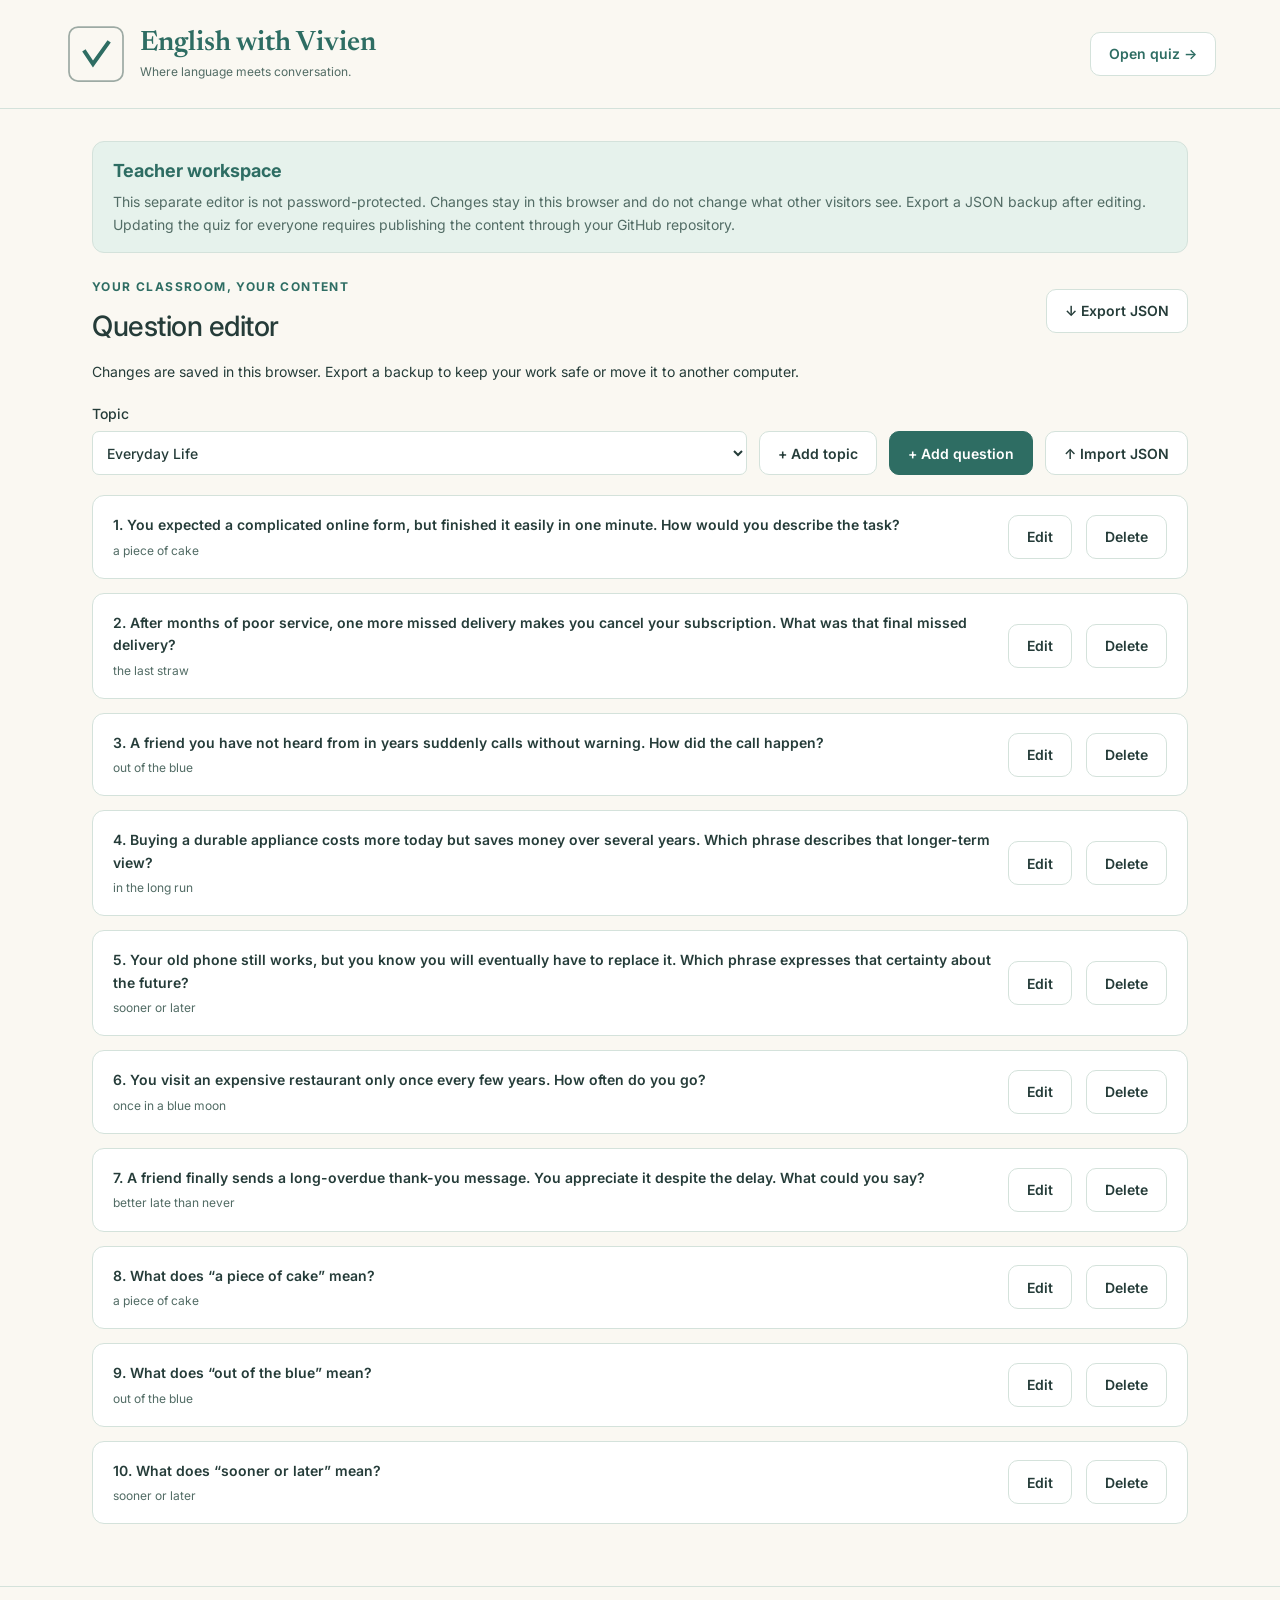
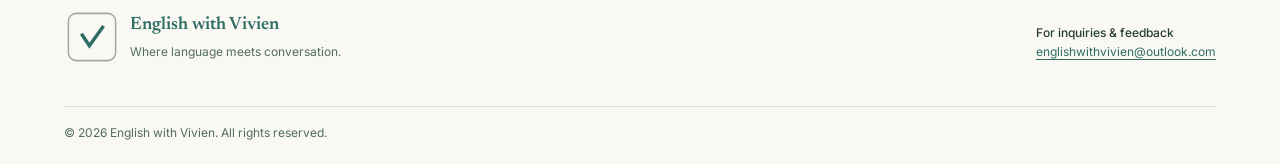
==== commit 9e67aee0: "Match header and footer wordmark weight to the hero font" ====
--- a/teacher.html
+++ b/teacher.html
@@ -1,5 +1,5 @@
 <!doctype html>
-<html lang="en"><head><meta charset="utf-8"><meta name="robots" content="noindex, nofollow"><meta name="viewport" content="width=device-width, initial-scale=1"><meta name="theme-color" content="#2e6d63"><link rel="icon" type="image/x-icon" sizes="32x32" href="assets/brand/favicon.ico?v=1"><link rel="icon" type="image/svg+xml" sizes="any" href="assets/brand/favicon.svg?v=1"><link rel="apple-touch-icon" sizes="180x180" href="assets/brand/apple-touch-icon.png?v=1"><title>Teacher workspace · English with Vivien</title><link rel="stylesheet" href="styles.css?v=26"><script defer src="starter-data.js?v=7"></script><script defer src="more-topics.js?v=7"></script><script defer src="lesson-support.js?v=7"></script><script defer src="illustration-art.js?v=1"></script><script defer src="quiz-store.js?v=2"></script><script defer src="editor.js?v=2"></script></head>
+<html lang="en"><head><meta charset="utf-8"><meta name="robots" content="noindex, nofollow"><meta name="viewport" content="width=device-width, initial-scale=1"><meta name="theme-color" content="#2e6d63"><link rel="icon" type="image/x-icon" sizes="32x32" href="assets/brand/favicon.ico?v=1"><link rel="icon" type="image/svg+xml" sizes="any" href="assets/brand/favicon.svg?v=1"><link rel="apple-touch-icon" sizes="180x180" href="assets/brand/apple-touch-icon.png?v=1"><title>Teacher workspace · English with Vivien</title><link rel="stylesheet" href="styles.css?v=27"><script defer src="starter-data.js?v=7"></script><script defer src="more-topics.js?v=7"></script><script defer src="lesson-support.js?v=7"></script><script defer src="illustration-art.js?v=1"></script><script defer src="quiz-store.js?v=2"></script><script defer src="editor.js?v=2"></script></head>
 <body>
 <header><a class="brand" href="index.html" id="brand" aria-label="English with Vivien — quiz home"><img class="brand-mark" src="assets/brand/outline-v.svg?v=1" width="64" height="64" alt=""><span class="brand-copy"><span class="brand-topline"><span class="brand-name">English with Vivien</span></span><small class="brand-tagline">Where language meets conversation.</small></span></a><nav><a class="button-link" href="index.html">Open quiz →</a></nav></header>
 <main><p id="notice" role="status" hidden></p>
--- a/styles.css
+++ b/styles.css
@@ -58,7 +58,7 @@
 .brand-topline{display:flex;align-items:baseline;gap:14px;min-width:0}
 .brand-topline .brand-name{flex:none}
 .brand .brand-tagline{letter-spacing:0;line-height:1.5}
-.brand-name{font-family:var(--font-display);font-style:normal;font-synthesis:none;font-optical-sizing:auto;font-size:var(--size-page);font-weight:500;line-height:1.2;white-space:nowrap}
+.brand-name{font-family:var(--font-display);font-style:normal;font-synthesis:none;font-optical-sizing:auto;font-size:var(--size-page);font-weight:600;line-height:1.2;white-space:nowrap}
 .brand small{font-family:var(--font-english);font-size:var(--size-secondary);font-weight:400;line-height:1.5;letter-spacing:1px;color:var(--muted)}
 nav{display:flex;flex-wrap:wrap;gap:8px}
 nav button{background:transparent;border-color:transparent}
@@ -155,7 +155,7 @@
 .footer-brand{display:flex;align-items:center;gap:10px;color:var(--mint);font-family:var(--font-english)}
 .footer-brand img{display:block;width:56px;height:56px;flex:none;border-radius:6px;object-fit:contain}
 .footer-wordmark{display:flex;flex-direction:column;gap:2px;min-width:0}
-.footer-brand-name{font-family:var(--font-display);font-style:normal;font-synthesis:none;font-optical-sizing:auto;font-size:var(--size-section);font-weight:500;line-height:1.4}
+.footer-brand-name{font-family:var(--font-display);font-style:normal;font-synthesis:none;font-optical-sizing:auto;font-size:var(--size-section);font-weight:600;line-height:1.4}
 .footer-brand-line{display:flex;align-items:baseline;gap:12px;min-width:0}
 .footer-brand-name{white-space:nowrap;flex:none}
 .footer-tagline{margin:2px 0 0;font-family:var(--font-english);font-size:var(--size-secondary);color:var(--muted)}
